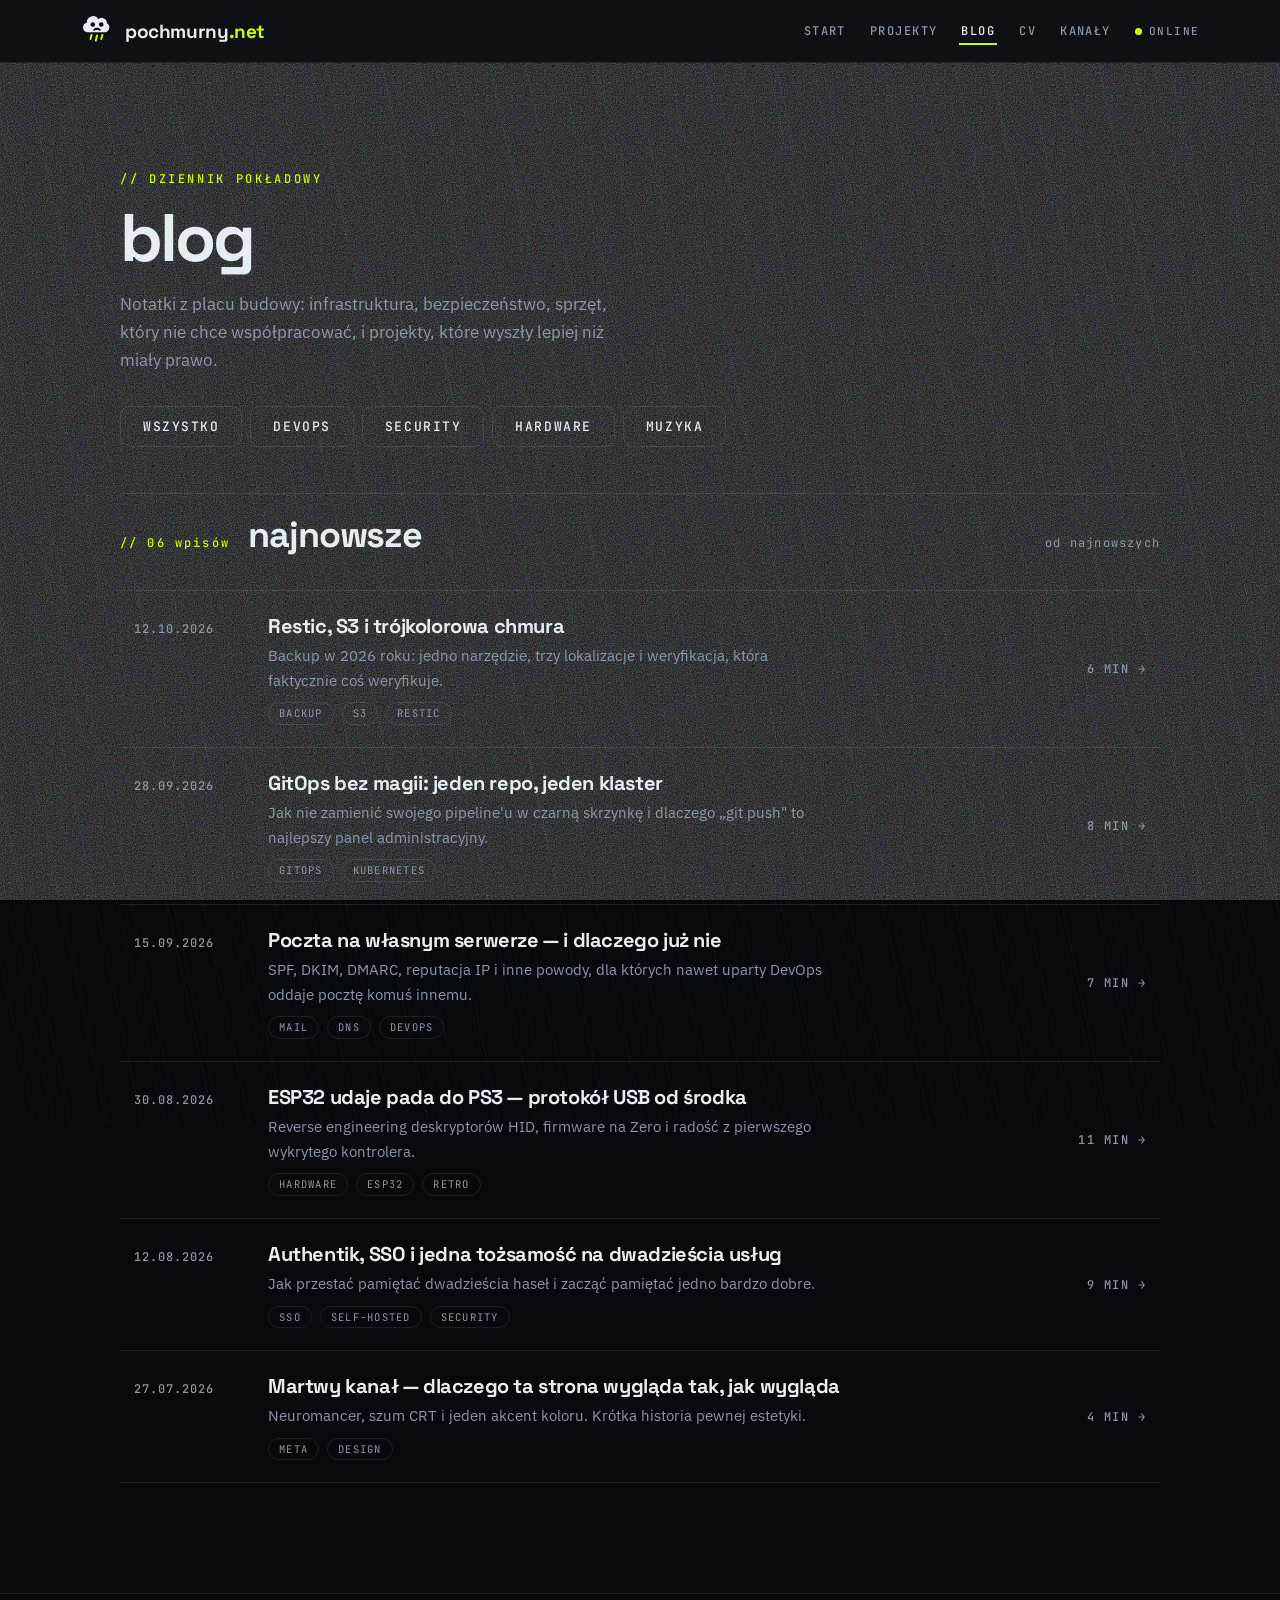
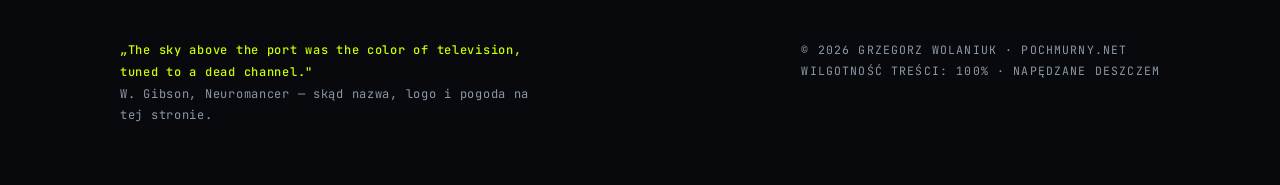
==== blog.html @ 5c7ec69e "pochmurny.net v3.1: editorial x dead channel (index, blog, wpis, cv, logo A/B/C)" ====
<!doctype html>
<html lang="pl">
<head>
<meta charset="utf-8">
<meta name="viewport" content="width=device-width, initial-scale=1">
<title>blog — pochmurny.net</title>
<meta name="description" content="Wpisy o DevOps, self-hostingu, bezpieczeństwie i nerdowskich projektach.">
<link rel="icon" type="image/svg+xml" href="logo.svg">
<link rel="stylesheet" href="styles.css">
</head>
<body>
<div class="rain" aria-hidden="true"></div>

<header class="topbar">
  <div class="wrap bar">
    <a class="brand" href="index.html">
      <img src="logo.svg" alt="logo pochmurny.net — smutna chmurka">
      <b>pochmurny<span>.net</span></b>
    </a>
    <nav>
      <a href="index.html">start</a>
      <a href="index.html#projekty">projekty</a>
      <a class="cur" href="blog.html">blog</a>
      <a href="cv.html">cv</a>
      <a href="index.html#kanaly">kanały</a>
    </nav>
    <div class="status"><span class="dot"></span>ONLINE</div>
  </div>
</header>

<main class="wrap">

  <section class="hero" style="padding-bottom:20px">
    <p class="kicker">// dziennik pokładowy</p>
    <h1 style="font-size:clamp(2.4rem,6vw,4.2rem)">blog</h1>
    <p class="hero-lead">
      Notatki z placu budowy: infrastruktura, bezpieczeństwo, sprzęt, który nie chce
      współpracować, i projekty, które wyszły lepiej niż miały prawo.
    </p>
    <div class="cta" style="gap:8px">
      <a class="btn ghost" href="#wszystko">wszystko</a>
      <a class="btn ghost" href="#wszystko">devops</a>
      <a class="btn ghost" href="#wszystko">security</a>
      <a class="btn ghost" href="#wszystko">hardware</a>
      <a class="btn ghost" href="#wszystko">muzyka</a>
    </div>
  </section>

  <section class="block" id="wszystko" style="padding-top:26px">
    <div class="sec-head">
      <span class="no">// 06 wpisów</span>
      <h2>najnowsze</h2>
      <span class="aside">od najnowszych</span>
    </div>

    <div class="rows">
      <a class="row" href="wpis.html">
        <div class="when">12.10.2026</div>
        <div class="main">
          <h3>Restic, S3 i trójkolorowa chmura</h3>
          <p>Backup w 2026 roku: jedno narzędzie, trzy lokalizacje i weryfikacja, która faktycznie coś weryfikuje.</p>
          <div class="tags"><span class="tag-pill">backup</span><span class="tag-pill">s3</span><span class="tag-pill">restic</span></div>
        </div>
        <div class="go">6 MIN →</div>
      </a>

      <a class="row" href="wpis.html">
        <div class="when">28.09.2026</div>
        <div class="main">
          <h3>GitOps bez magii: jeden repo, jeden klaster</h3>
          <p>Jak nie zamienić swojego pipeline'u w czarną skrzynkę i dlaczego „git push" to najlepszy panel administracyjny.</p>
          <div class="tags"><span class="tag-pill">gitops</span><span class="tag-pill">kubernetes</span></div>
        </div>
        <div class="go">8 MIN →</div>
      </a>

      <a class="row" href="wpis.html">
        <div class="when">15.09.2026</div>
        <div class="main">
          <h3>Poczta na własnym serwerze — i dlaczego już nie</h3>
          <p>SPF, DKIM, DMARC, reputacja IP i inne powody, dla których nawet uparty DevOps oddaje pocztę komuś innemu.</p>
          <div class="tags"><span class="tag-pill">mail</span><span class="tag-pill">dns</span><span class="tag-pill">devops</span></div>
        </div>
        <div class="go">7 MIN →</div>
      </a>

      <a class="row" href="wpis.html">
        <div class="when">30.08.2026</div>
        <div class="main">
          <h3>ESP32 udaje pada do PS3 — protokół USB od środka</h3>
          <p>Reverse engineering deskryptorów HID, firmware na Zero i radość z pierwszego wykrytego kontrolera.</p>
          <div class="tags"><span class="tag-pill">hardware</span><span class="tag-pill">esp32</span><span class="tag-pill">retro</span></div>
        </div>
        <div class="go">11 MIN →</div>
      </a>

      <a class="row" href="wpis.html">
        <div class="when">12.08.2026</div>
        <div class="main">
          <h3>Authentik, SSO i jedna tożsamość na dwadzieścia usług</h3>
          <p>Jak przestać pamiętać dwadzieścia haseł i zacząć pamiętać jedno bardzo dobre.</p>
          <div class="tags"><span class="tag-pill">sso</span><span class="tag-pill">self-hosted</span><span class="tag-pill">security</span></div>
        </div>
        <div class="go">9 MIN →</div>
      </a>

      <a class="row" href="wpis.html">
        <div class="when">27.07.2026</div>
        <div class="main">
          <h3>Martwy kanał — dlaczego ta strona wygląda tak, jak wygląda</h3>
          <p>Neuromancer, szum CRT i jeden akcent koloru. Krótka historia pewnej estetyki.</p>
          <div class="tags"><span class="tag-pill">meta</span><span class="tag-pill">design</span></div>
        </div>
        <div class="go">4 MIN →</div>
      </a>
    </div>
  </section>

</main>

<footer>
  <div class="wrap foot">
    <p class="q">
      <b>„The sky above the port was the color of television, tuned to a dead channel."</b><br>
      W. Gibson, Neuromancer — skąd nazwa, logo i pogoda na tej stronie.
    </p>
    <p class="meta">© 2026 GRZEGORZ WOLANIUK · POCHMURNY.NET<br>WILGOTNOŚĆ TREŚCI: 100% · NAPĘDZANE DESZCZEM</p>
  </div>
</footer>

</body>
</html>
---- styles.css ----
/* ============================================================
   pochmurny.net — mockup v3 „dead channel"
   Editorial layout × cyberpunk CRT. Jeden akcent: lime #c9ff00
   (mruknięcie w stronę TechArmor). Neon (cyan/magenta) tylko
   w logotypie i poświatach — nie w elementach UI.
   ============================================================ */

@import url('https://fonts.googleapis.com/css2?family=Space+Grotesk:wght@500;700&family=IBM+Plex+Sans:ital,wght@0,400;0,500;0,600;1,400&family=JetBrains+Mono:wght@400;500;700&display=swap');

:root{
  --bg:#07090c;
  --bg-2:#0b0e13;
  --panel:rgba(255,255,255,.03);
  --line:rgba(255,255,255,.09);
  --ink:#e6edf3;
  --dim:#8b98a8;
  --lime:#c9ff00;
  --cyan:#3ee8ff;
  --magenta:#ff2965;
  --display:"Space Grotesk",system-ui,sans-serif;
  --body:"IBM Plex Sans",system-ui,sans-serif;
  --mono:"JetBrains Mono",ui-monospace,monospace;
  --wrap:1120px;
  --r:14px;
}

*{box-sizing:border-box}
html{scroll-behavior:smooth}
body{
  margin:0;background:var(--bg);color:var(--ink);
  font:17px/1.65 var(--body);
  overflow-x:hidden;
}
::selection{background:var(--lime);color:#07090c}
img{max-width:100%;display:block}
a{color:inherit}

/* szum martwego kanału — subtelny, na całym tle */
body::before{
  content:"";position:fixed;inset:0;z-index:-3;opacity:.5;pointer-events:none;
  background-image:url("data:image/svg+xml,%3Csvg%20xmlns='http://www.w3.org/2000/svg'%20width='200'%20height='200'%3E%3Cfilter%20id='n'%3E%3CfeTurbulence%20type='fractalNoise'%20baseFrequency='.9'%20numOctaves='2'/%3E%3CfeColorMatrix%20values='0%200%200%200%200.32%200%200%200%200%200%200%200%200%200.38%200%200%200%200%200.28'/%3E%3C/filter%3E%3Crect%20width='200'%20height='200'%20filter='url(%23n)'/%3E%3C/svg%3E");
}
/* deszcz — dwie warstwy, CSS-only */
.rain{position:fixed;inset:-25% 0;z-index:-2;pointer-events:none}
.rain::before,.rain::after{
  content:"";position:absolute;inset:0;
  background:repeating-linear-gradient(78deg,transparent 0 34px,rgba(150,200,255,.05) 34px 35px);
}
.rain::before{animation:fall 1.1s linear infinite}
.rain::after{
  background:repeating-linear-gradient(78deg,transparent 0 53px,rgba(150,200,255,.035) 53px 54px);
  animation:fall 1.7s linear infinite;
}
@keyframes fall{to{transform:translateY(35px)}}

.wrap{max-width:var(--wrap);margin-inline:auto;padding-inline:clamp(18px,4vw,40px)}

/* ─── pasek górny ─────────────────────────────────────────── */
.topbar{
  position:sticky;top:0;z-index:20;
  background:rgba(7,9,12,.82);backdrop-filter:blur(10px);
  border-bottom:1px solid var(--line);
}
.topbar .bar{display:flex;align-items:center;gap:22px;padding:14px 0}
.brand{display:flex;align-items:center;gap:11px;text-decoration:none}
.brand img{width:34px;height:34px}
.brand b{font:700 19px/1 var(--display);letter-spacing:-.02em}
.brand b span{color:var(--lime)}
.topbar nav{display:flex;gap:20px;margin-left:auto}
.topbar nav a{
  font:500 12px/1 var(--mono);text-transform:uppercase;letter-spacing:.12em;
  color:var(--dim);text-decoration:none;padding:6px 2px;position:relative;
}
.topbar nav a:hover,.topbar nav a.cur{color:var(--ink)}
.topbar nav a.cur::after{
  content:"";position:absolute;left:0;right:0;bottom:-2px;height:2px;background:var(--lime);
}
.status{
  font:500 11px/1 var(--mono);letter-spacing:.14em;color:var(--dim);
  display:flex;align-items:center;gap:7px;
}
.dot{width:7px;height:7px;border-radius:50%;background:var(--lime);animation:blink 2.4s steps(2) infinite}
@keyframes blink{50%{opacity:.25}}

/* ─── hero ────────────────────────────────────────────────── */
.hero{position:relative;padding:clamp(48px,9vw,110px) 0 clamp(36px,6vw,64px)}
.hero-grid{display:grid;grid-template-columns:1.15fr .85fr;gap:clamp(28px,5vw,64px);align-items:center}
.kicker{
  font:500 12px/1 var(--mono);letter-spacing:.22em;text-transform:uppercase;color:var(--lime);
  margin:0 0 22px;
}
h1{
  font:700 clamp(2.9rem,8.5vw,6.2rem)/0.94 var(--display);
  letter-spacing:-.045em;margin:0 0 20px;text-wrap:balance;
}
h1 .dimmed{color:var(--dim)}
.roles{
  font:500 13px/1.9 var(--mono);letter-spacing:.16em;text-transform:uppercase;color:var(--dim);
  margin:0 0 28px;
}
.roles b{color:var(--ink);font-weight:500}
.hero-lead{max-width:52ch;color:var(--dim);margin:0 0 32px}
.hero-lead b{color:var(--ink);font-weight:600}
.cta{display:flex;flex-wrap:wrap;gap:12px}
.btn{
  display:inline-flex;align-items:center;gap:9px;
  padding:13px 22px;border-radius:10px;text-decoration:none;
  font:500 13px/1 var(--mono);letter-spacing:.12em;text-transform:uppercase;
  border:1px solid var(--line);color:var(--ink);transition:.18s;
}
.btn.primary{background:var(--lime);border-color:var(--lime);color:#07090c;font-weight:700}
.btn.primary:hover{box-shadow:0 0 34px rgba(201,255,0,.35);transform:translateY(-1px)}
.btn.ghost:hover{border-color:var(--lime);color:var(--lime)}

/* karta CRT z cytatem */
.crt{
  position:relative;border:1px solid var(--line);border-radius:var(--r);
  background:var(--bg-2);overflow:hidden;aspect-ratio:4/3.1;
  display:flex;flex-direction:column;justify-content:flex-end;padding:26px;
}
.crt::before{ /* scanliny */
  content:"";position:absolute;inset:0;pointer-events:none;
  background:repeating-linear-gradient(0deg,transparent 0 3px,rgba(0,0,0,.32) 3px 4px);
}
.crt::after{ /* płynący pasek */
  content:"";position:absolute;left:0;right:0;height:22%;pointer-events:none;
  background:linear-gradient(rgba(255,255,255,0),rgba(160,200,255,.07),rgba(255,255,255,0));
  animation:roll 7s linear infinite;
}
@keyframes roll{from{top:-25%}to{top:105%}}
.crt .logo-wrap{position:absolute;inset:0;display:grid;place-items:center;padding-bottom:22%}
.crt .logo-wrap img{width:min(46%,190px));height:auto}
.crt .caption{
  position:relative;font:400 12.5px/1.75 var(--mono);color:var(--dim);
  border-top:1px solid var(--line);padding-top:16px;
}
.crt .caption q{color:var(--ink);font-style:italic;quotes:"„" "”"}
.crt .caption b{color:var(--lime);font-weight:500}
.crt .tag{
  position:absolute;top:16px;left:18px;
  font:700 10.5px/1 var(--mono);letter-spacing:.22em;color:var(--magenta);
}

/* ─── pasek biegnący (ticker) ─────────────────────────────── */
.ticker{
  border-block:1px solid var(--line);background:rgba(255,255,255,.02);
  overflow:hidden;white-space:nowrap;padding:13px 0;
}
.ticker .track{display:inline-block;animation:slide 38s linear infinite}
.ticker span{
  font:500 12px/1 var(--mono);letter-spacing:.24em;text-transform:uppercase;color:var(--dim);
}
.ticker i{color:var(--lime);font-style:normal;margin:0 26px}
@keyframes slide{from{transform:translateX(0)}to{transform:translateX(-50%)}}

/* ─── sekcje ──────────────────────────────────────────────── */
section.block{padding:clamp(52px,8vw,96px) 0 0}
.sec-head{
  display:flex;align-items:baseline;gap:18px;
  border-top:1px solid var(--line);padding-top:22px;margin-bottom:34px;
}
.sec-head .no{font:500 12px/1 var(--mono);letter-spacing:.18em;color:var(--lime)}
.sec-head h2{
  font:700 clamp(1.55rem,3.2vw,2.25rem)/1.1 var(--display);letter-spacing:-.03em;margin:0;
}
.sec-head .aside{margin-left:auto;font:400 12px/1 var(--mono);color:var(--dim);letter-spacing:.1em}

/* metryczka */
.facts{display:grid;grid-template-columns:repeat(auto-fit,minmax(230px,1fr));gap:0 40px;margin:0 0 12px}
.facts div{
  display:flex;justify-content:space-between;gap:16px;
  padding:13px 0;border-top:1px solid var(--line);
  font:400 13px/1.5 var(--mono);
}
.facts dt,.facts .k{color:var(--dim);letter-spacing:.08em;text-transform:uppercase;font-size:11.5px}
.facts .v{color:var(--ink);text-align:right}

/* wiersze editorial (cv / projekty / wpisy) */
.rows{border-bottom:1px solid var(--line)}
.row{
  display:grid;grid-template-columns:110px 1fr auto;gap:24px;align-items:baseline;
  padding:22px 14px;border-top:1px solid var(--line);
  text-decoration:none;color:inherit;position:relative;transition:.16s;
}
.row::before{
  content:"";position:absolute;left:0;top:-1px;bottom:0;width:2px;background:var(--lime);
  transform:scaleY(0);transform-origin:top;transition:transform .18s;
}
.row:hover{background:rgba(255,255,255,.025)}
.row:hover::before{transform:scaleY(1)}
.row .when{font:500 12px/1.6 var(--mono);color:var(--dim);letter-spacing:.08em}
.row .main h3{font:700 20px/1.3 var(--display);letter-spacing:-.02em;margin:0 0 5px}
.row .main p{margin:0;color:var(--dim);font-size:15px;max-width:62ch}
.row .main .tags{margin-top:9px;display:flex;flex-wrap:wrap;gap:8px}
.tag-pill{
  font:400 10.5px/1 var(--mono);letter-spacing:.12em;text-transform:uppercase;
  color:var(--dim);border:1px solid var(--line);border-radius:99px;padding:5px 10px;
}
.row .go{
  font:500 12px/1 var(--mono);color:var(--dim);letter-spacing:.12em;white-space:nowrap;
  transition:.16s;align-self:center;
}
.row:hover .go{color:var(--lime);transform:translateX(3px)}
.row.static:hover .go{transform:none}

/* kanały (sociale + muzyka) */
.channels{display:grid;grid-template-columns:1fr 1fr;gap:clamp(24px,4vw,56px)}
.ch-group h3{
  font:500 11.5px/1 var(--mono);letter-spacing:.22em;text-transform:uppercase;
  color:var(--dim);margin:0 0 6px;
}
.ch{
  display:grid;grid-template-columns:64px 1fr auto;gap:16px;align-items:baseline;
  padding:15px 12px;border-top:1px solid var(--line);text-decoration:none;color:inherit;
  transition:.16s;
}
.ch:hover{background:rgba(255,255,255,.025)}
.ch .no{font:500 11px/1.6 var(--mono);letter-spacing:.14em;color:var(--lime)}
.ch .name{font:700 17px/1.3 var(--display);letter-spacing:-.01em}
.ch .name small{display:block;font:400 12px/1.6 var(--mono);color:var(--dim);letter-spacing:.05em}
.ch .go{font:500 11px/1 var(--mono);color:var(--dim);letter-spacing:.12em;align-self:center}
.ch:hover .go{color:var(--lime)}
.ch:hover .name{text-shadow:1.5px 0 var(--magenta),-1.5px 0 var(--cyan)}

/* ─── stopka ──────────────────────────────────────────────── */
footer{
  margin-top:clamp(60px,9vw,110px);border-top:1px solid var(--line);
  padding:34px 0 46px;
}
footer .foot{display:flex;flex-wrap:wrap;gap:18px;align-items:baseline}
footer .q{font:400 12px/1.8 var(--mono);color:var(--dim);letter-spacing:.06em;max-width:62ch}
footer .q b{color:var(--lime);font-weight:500}
footer .meta{margin-left:auto;font:400 11.5px/1.8 var(--mono);color:var(--dim);letter-spacing:.1em}

/* ─── wpis (artykuł) ──────────────────────────────────────── */
.post{max-width:760px;margin-inline:auto;padding-top:clamp(40px,7vw,80px)}
.post .back{
  font:500 12px/1 var(--mono);letter-spacing:.14em;text-transform:uppercase;
  color:var(--dim);text-decoration:none;
}
.post .back:hover{color:var(--lime)}
.post h1{
  font-size:clamp(2.1rem,5.4vw,3.4rem);line-height:1.02;margin:26px 0 18px;
}
.post .meta{
  display:flex;flex-wrap:wrap;gap:10px 22px;align-items:center;
  font:400 12px/1 var(--mono);letter-spacing:.12em;text-transform:uppercase;color:var(--dim);
  border-block:1px solid var(--line);padding:15px 0;margin-bottom:34px;
}
.post .meta b{color:var(--lime);font-weight:500}
.prose{font-size:17.5px}
.prose .lead{font-size:21px;line-height:1.55;color:var(--ink);margin:0 0 30px}
.prose p{margin:0 0 22px}
.prose h2{
  font:700 26px/1.2 var(--display);letter-spacing:-.025em;
  margin:46px 0 16px;padding-top:18px;border-top:1px solid var(--line);
}
.prose h3{font:700 19px/1.3 var(--display);margin:32px 0 12px}
.prose a{color:var(--lime);text-decoration:underline;text-decoration-thickness:1px;text-underline-offset:3px}
.prose code{
  font:400 .84em/1.5 var(--mono);background:rgba(255,255,255,.06);
  border:1px solid var(--line);border-radius:6px;padding:2px 6px;
}
.prose pre{
  background:var(--bg-2);border:1px solid var(--line);border-left:2px solid var(--lime);
  border-radius:10px;padding:20px 22px;overflow-x:auto;margin:0 0 26px;
}
.prose pre code{background:none;border:none;padding:0;font-size:13.5px;line-height:1.75}
.prose blockquote{
  margin:0 0 26px;padding:4px 0 4px 24px;border-left:2px solid var(--magenta);
  font-style:italic;color:var(--dim);
}
.prose blockquote p:last-child{margin-bottom:0}
.prose ul,.prose ol{margin:0 0 22px;padding-left:22px}
.prose li{margin-bottom:9px}
.prose li::marker{color:var(--lime)}
.prose figure{margin:0 0 28px}
.prose figcaption{font:400 12px/1.6 var(--mono);color:var(--dim);margin-top:10px;letter-spacing:.05em}

.post-nav{display:flex;gap:16px;margin-top:52px;border-top:1px solid var(--line);padding-top:26px}
.post-nav a{
  flex:1;border:1px solid var(--line);border-radius:12px;padding:18px;text-decoration:none;
  transition:.16s;
}
.post-nav a:hover{border-color:var(--lime);transform:translateY(-2px)}
.post-nav .lbl{font:500 10.5px/1 var(--mono);letter-spacing:.16em;text-transform:uppercase;color:var(--dim)}
.post-nav .t{font:700 16px/1.35 var(--display);margin-top:8px;display:block}

/* miejsca do uzupełnienia */
.todo{
  color:var(--lime);border-bottom:1px dashed rgba(201,255,0,.6);
  font-style:italic;cursor:help;
}

/* ─── mobile ──────────────────────────────────────────────── */
@media(max-width:860px){
  .hero-grid{grid-template-columns:1fr}
  .crt{aspect-ratio:16/11;order:-1}
  .channels{grid-template-columns:1fr}
  .row{grid-template-columns:1fr;gap:8px}
  .row .go{justify-self:start}
  .topbar .bar{flex-wrap:wrap;gap:12px}
  .topbar nav{gap:14px;order:3;width:100%;margin-left:0}
  .status{margin-left:auto}
}

/* dostępność / ruch */
@media(prefers-reduced-motion:reduce){
  *,*::before,*::after{animation:none!important;transition:none!important}
  html{scroll-behavior:auto}
}
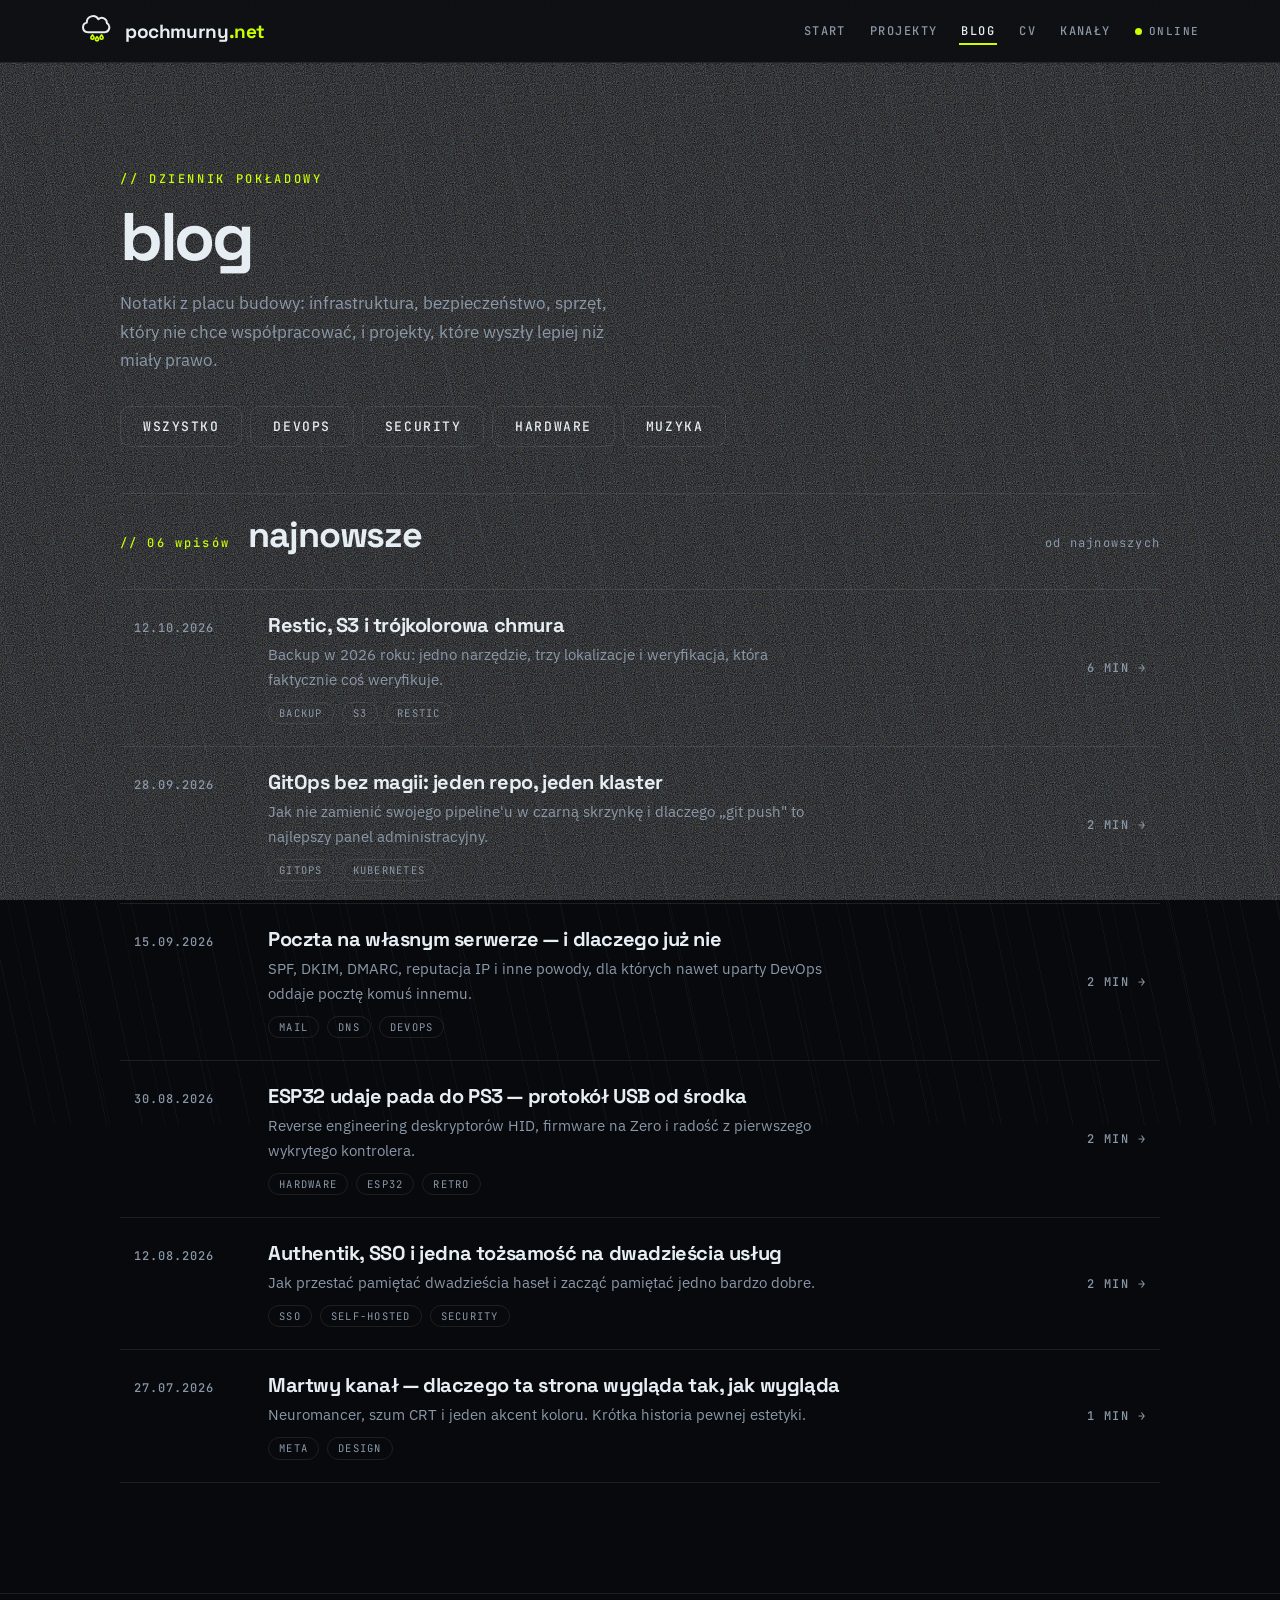
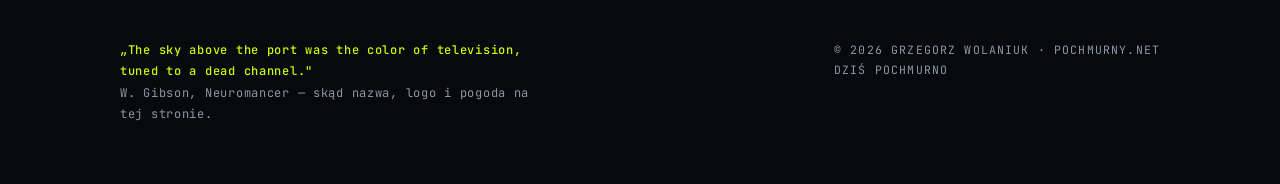
==== commit fddabc2c: "Blog: automatyzacja (dodaj-wpis.py) + 5 wpisów, logotyp line-art, czyszczenie copy" ====
--- a/blog.html
+++ b/blog.html
@@ -63,56 +63,57 @@
         </div>
         <div class="go">6 MIN →</div>
       </a>
-
-      <a class="row" href="wpis.html">
+      <a class="row" href="wpis-gitops-bez-magii-jeden-repo-jeden-klaster.html">
         <div class="when">28.09.2026</div>
         <div class="main">
           <h3>GitOps bez magii: jeden repo, jeden klaster</h3>
-          <p>Jak nie zamienić swojego pipeline'u w czarną skrzynkę i dlaczego „git push" to najlepszy panel administracyjny.</p>
+          <p>Jak nie zamienić swojego pipeline&#x27;u w czarną skrzynkę i dlaczego „git push&quot; to najlepszy panel administracyjny.</p>
           <div class="tags"><span class="tag-pill">gitops</span><span class="tag-pill">kubernetes</span></div>
         </div>
-        <div class="go">8 MIN →</div>
+        <div class="go">2 MIN →</div>
       </a>
 
-      <a class="row" href="wpis.html">
+      <a class="row" href="wpis-poczta-na-wlasnym-serwerze-i-dlaczego-juz-nie.html">
         <div class="when">15.09.2026</div>
         <div class="main">
           <h3>Poczta na własnym serwerze — i dlaczego już nie</h3>
           <p>SPF, DKIM, DMARC, reputacja IP i inne powody, dla których nawet uparty DevOps oddaje pocztę komuś innemu.</p>
           <div class="tags"><span class="tag-pill">mail</span><span class="tag-pill">dns</span><span class="tag-pill">devops</span></div>
         </div>
-        <div class="go">7 MIN →</div>
+        <div class="go">2 MIN →</div>
       </a>
 
-      <a class="row" href="wpis.html">
+      <a class="row" href="wpis-esp32-udaje-pada-do-ps3-protokol-usb-od-srodka.html">
         <div class="when">30.08.2026</div>
         <div class="main">
           <h3>ESP32 udaje pada do PS3 — protokół USB od środka</h3>
           <p>Reverse engineering deskryptorów HID, firmware na Zero i radość z pierwszego wykrytego kontrolera.</p>
           <div class="tags"><span class="tag-pill">hardware</span><span class="tag-pill">esp32</span><span class="tag-pill">retro</span></div>
         </div>
-        <div class="go">11 MIN →</div>
+        <div class="go">2 MIN →</div>
       </a>
 
-      <a class="row" href="wpis.html">
+      <a class="row" href="wpis-authentik-sso-i-jedna-tozsamosc-na-dwadziescia-uslug.html">
         <div class="when">12.08.2026</div>
         <div class="main">
           <h3>Authentik, SSO i jedna tożsamość na dwadzieścia usług</h3>
           <p>Jak przestać pamiętać dwadzieścia haseł i zacząć pamiętać jedno bardzo dobre.</p>
           <div class="tags"><span class="tag-pill">sso</span><span class="tag-pill">self-hosted</span><span class="tag-pill">security</span></div>
         </div>
-        <div class="go">9 MIN →</div>
+        <div class="go">2 MIN →</div>
       </a>
 
-      <a class="row" href="wpis.html">
+      <a class="row" href="wpis-martwy-kanal-dlaczego-ta-strona-wyglada-tak-jak-wyglada.html">
         <div class="when">27.07.2026</div>
         <div class="main">
           <h3>Martwy kanał — dlaczego ta strona wygląda tak, jak wygląda</h3>
           <p>Neuromancer, szum CRT i jeden akcent koloru. Krótka historia pewnej estetyki.</p>
           <div class="tags"><span class="tag-pill">meta</span><span class="tag-pill">design</span></div>
         </div>
-        <div class="go">4 MIN →</div>
+        <div class="go">1 MIN →</div>
       </a>
+
+
     </div>
   </section>
 
@@ -124,7 +125,7 @@
       <b>„The sky above the port was the color of television, tuned to a dead channel."</b><br>
       W. Gibson, Neuromancer — skąd nazwa, logo i pogoda na tej stronie.
     </p>
-    <p class="meta">© 2026 GRZEGORZ WOLANIUK · POCHMURNY.NET<br>WILGOTNOŚĆ TREŚCI: 100% · NAPĘDZANE DESZCZEM</p>
+    <p class="meta">© 2026 GRZEGORZ WOLANIUK · POCHMURNY.NET<br>DZIŚ POCHMURNO</p>
   </div>
 </footer>
 
--- a/styles.css
+++ b/styles.css
@@ -90,9 +90,11 @@
   margin:0 0 22px;
 }
 h1{
-  font:700 clamp(2.9rem,8.5vw,6.2rem)/0.94 var(--display);
-  letter-spacing:-.045em;margin:0 0 20px;text-wrap:balance;
-}
+  font:700 clamp(3.1rem,9.5vw,6.9rem)/0.9 var(--display);
+  letter-spacing:-.05em;margin:0 0 22px;
+}
+h1 span{display:block}
+h1 .net{padding-left:1.3em}          /* stopniowane łamanie: .net schodzi niżej */
 h1 .dimmed{color:var(--dim)}
 .roles{
   font:500 13px/1.9 var(--mono);letter-spacing:.16em;text-transform:uppercase;color:var(--dim);
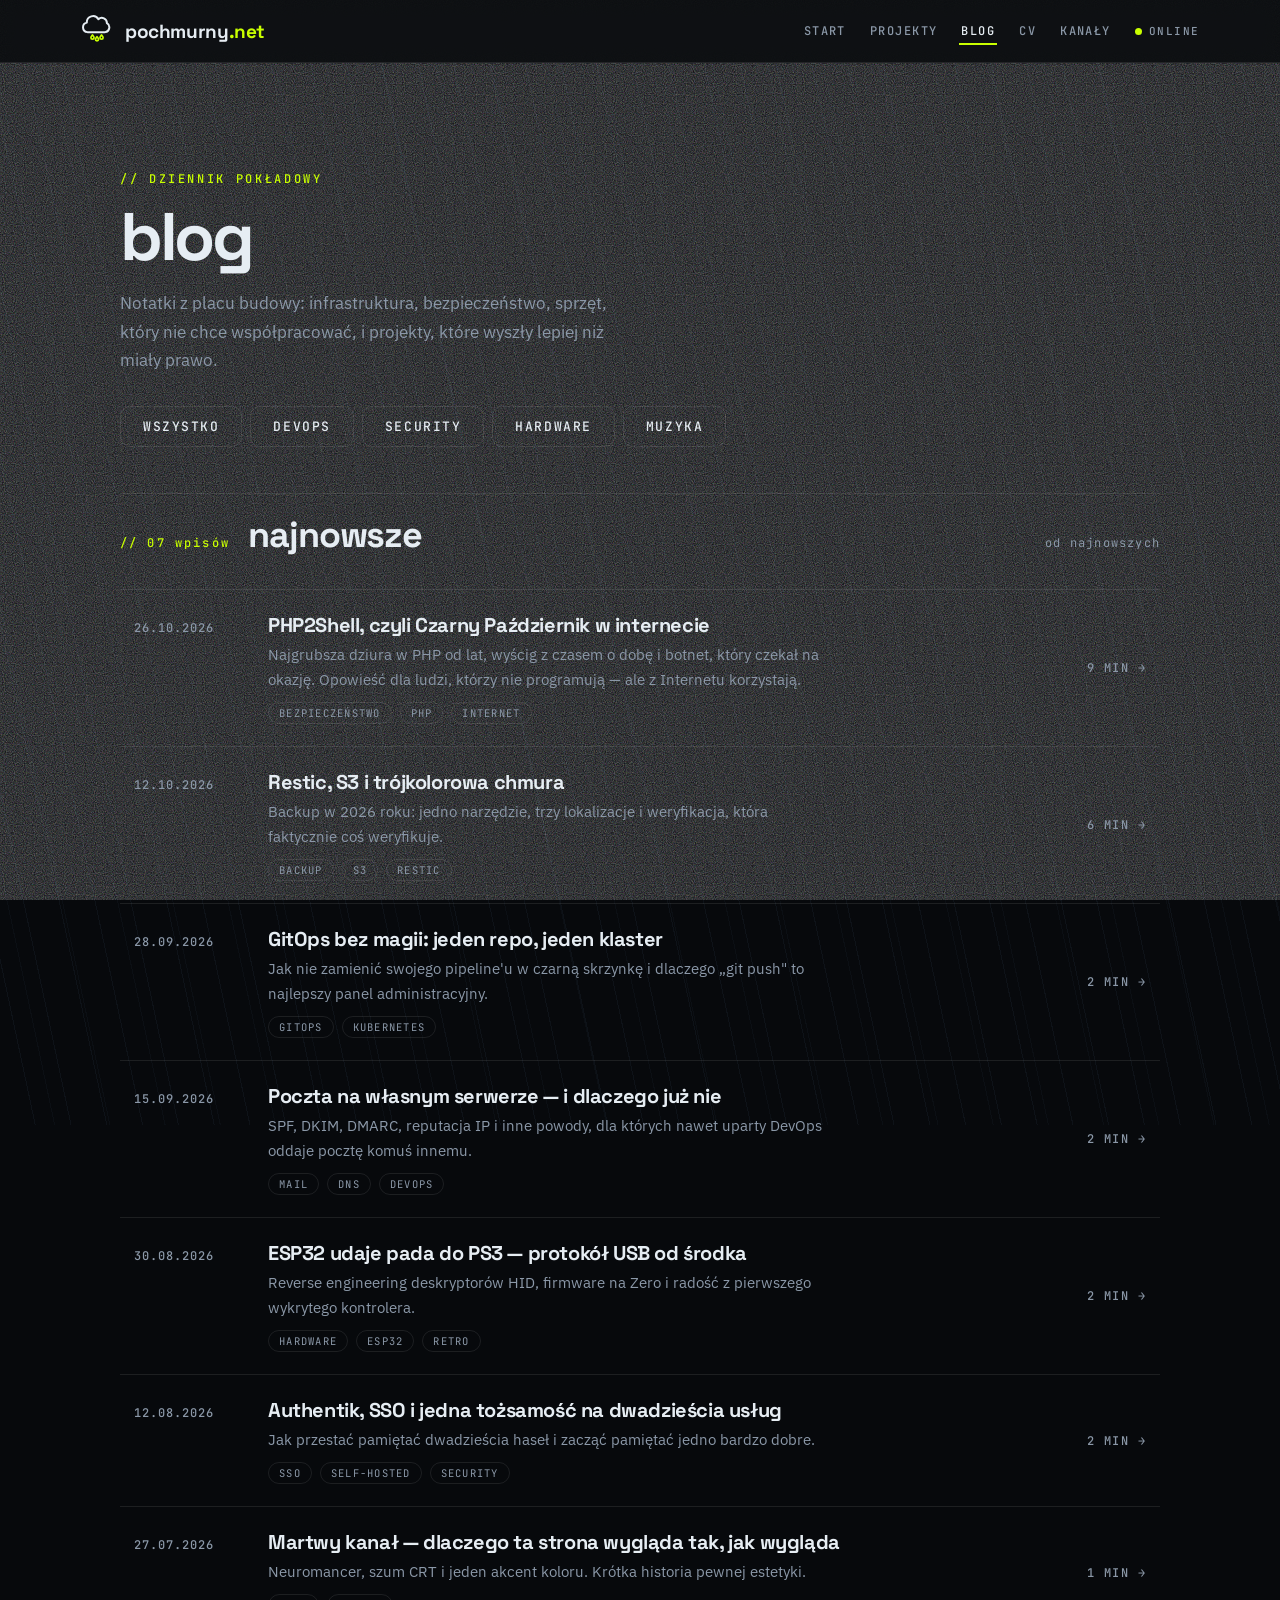
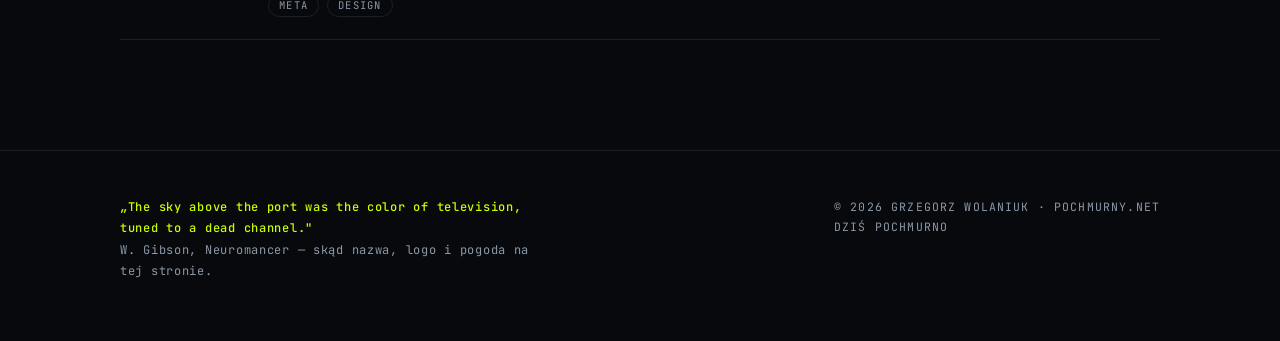
==== commit 1e8a23fb: "wpis: PHP2Shell, czyli Czarny Październik w internecie" ====
--- a/blog.html
+++ b/blog.html
@@ -48,12 +48,22 @@
 
   <section class="block" id="wszystko" style="padding-top:26px">
     <div class="sec-head">
-      <span class="no">// 06 wpisów</span>
+      <span class="no">// 07 wpisów</span>
       <h2>najnowsze</h2>
       <span class="aside">od najnowszych</span>
     </div>
 
     <div class="rows">
+      <a class="row" href="wpis-php2shell-czyli-czarny-pazdziernik-w-internecie.html">
+        <div class="when">26.10.2026</div>
+        <div class="main">
+          <h3>PHP2Shell, czyli Czarny Październik w internecie</h3>
+          <p>Najgrubsza dziura w PHP od lat, wyścig z czasem o dobę i botnet, który czekał na okazję. Opowieść dla ludzi, którzy nie programują — ale z Internetu korzystają.</p>
+          <div class="tags"><span class="tag-pill">bezpieczeństwo</span><span class="tag-pill">php</span><span class="tag-pill">internet</span></div>
+        </div>
+        <div class="go">9 MIN →</div>
+      </a>
+
       <a class="row" href="wpis.html">
         <div class="when">12.10.2026</div>
         <div class="main">
